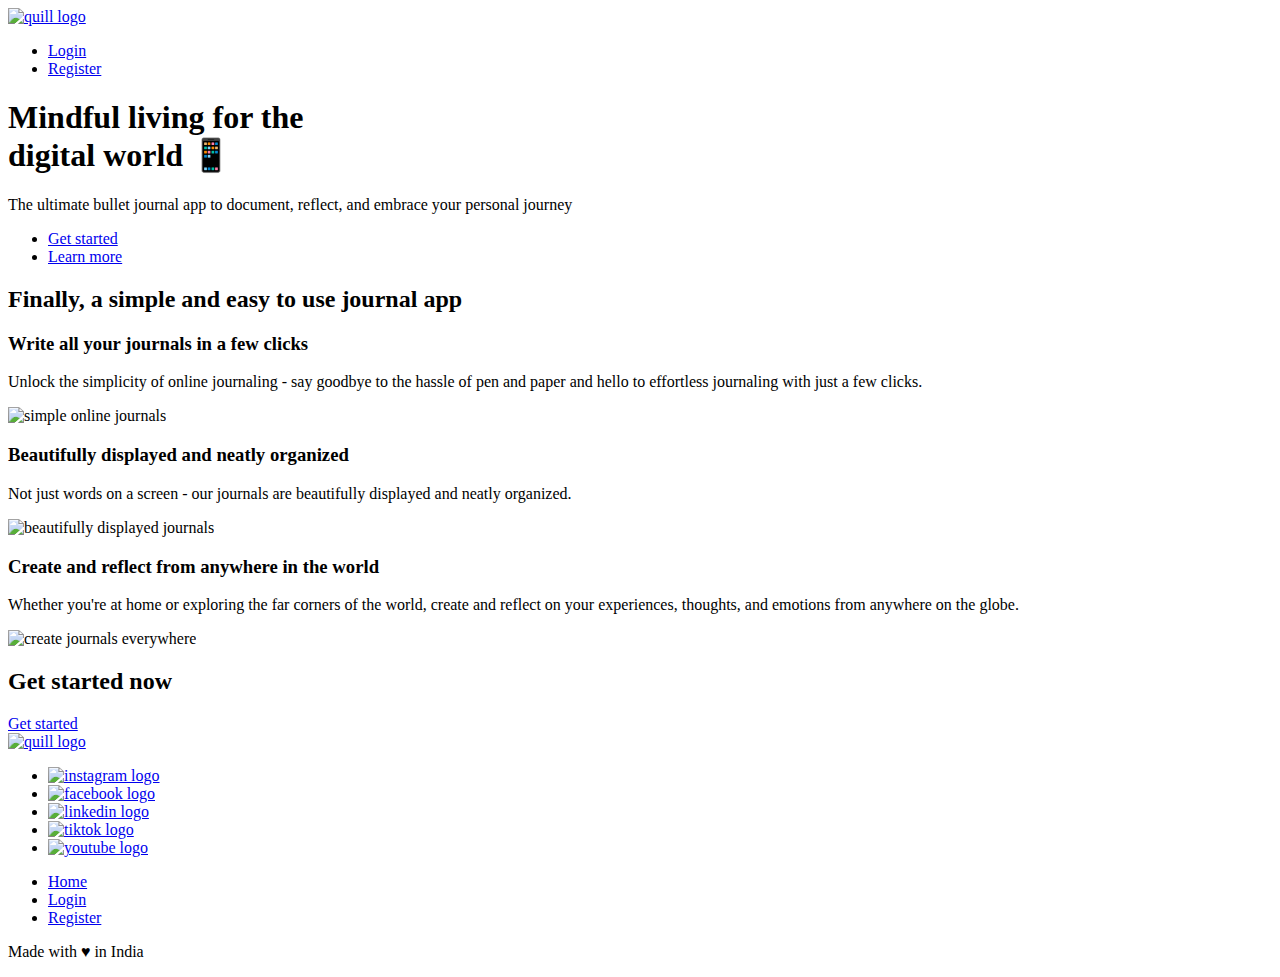
==== index.html @ 25603697 "first commit" ====
<!DOCTYPE html>
<html lang="en">

<head>
  <meta charset="UTF-8">
  <meta name="viewport" content="width=device-width, initial-scale=1.0">
  <link rel="preconnect" href="https://fonts.googleapis.com">
  <link rel="preconnect" href="https://fonts.gstatic.com" crossorigin>
  <link
    href="https://fonts.googleapis.com/css2?family=Poppins:ital,wght@0,100;0,200;0,300;0,400;0,500;0,600;0,700;0,800;0,900;1,100;1,200;1,300;1,400;1,500;1,600;1,700;1,800;1,900&display=swap"
    rel="stylesheet">
  <link rel="stylesheet" href="app.css">
  <title>Quill </title>
</head>

<body>

  <div class="container">
    <!-- NAVIGATION -->
    <header>
      <nav class="navbar">
        <a href="index.html">
          <img src="images/quill.svg" alt="quill logo" class="logo-md">
        </a>
        <ul class="nav-btn-container">
          <li><a class="btn btn-primary-outline" href="login.html">Login</a></li>
          <li><a class="btn btn-primary" href="register.html">Register</a></li>
        </ul>
      </nav>

      <!-- HERO SECTION -->
      <section class="hero-section">
        <h1 class="hero-heading"><span class="highlight highlight-secondary">Mindful living</span> for the <br> digital
          world 📱</h1>
        <p class="hero-paragraph">The ultimate bullet journal app to document, reflect, and embrace your personal
          journey</p>

        <ul>
          <li><a href="register.html" class="btn btn-primary">Get started</a></li>
          <li><a class="btn btn-primary-outline" href="#features">Learn more</a></li>
        </ul>
      </section>
    </header>

    <main>
      <!-- FEATURE  SECTION -->
      <section class="feature-section">
        <h2 class="features-main-heading">Finally, a <span class="highlight highlight-tertiary"> simple and easy </span>
          to use journal app</h2>

        <div>
          <h3 class="feature-headings">Write all your journals in a few clicks</h3>
          <p>Unlock the simplicity of online journaling - say goodbye to the hassle of pen and paper and hello to
            effortless journaling with just a few clicks.</p>
          <img class="feature-img " src="images/feature-1.png" alt="simple online journals">
        </div>
        <div>
          <h3 class="feature-headings">Beautifully displayed and neatly organized</h3>
          <p>Not just words on a screen - our journals are beautifully displayed and neatly organized.</p>
          <img class="feature-img " src="images/feature-2.png" alt="beautifully displayed journals">
        </div>
        <div>
          <h3 class="feature-headings">Create and reflect from anywhere in the world</h3>
          <p>Whether you're at home or exploring the far corners of the world, create and reflect on your experiences,
            thoughts,
            and emotions from anywhere on the globe.</p>
          <img class="feature-img " src="images/feature-3.png" alt="create journals everywhere">
        </div>
      </section>

      <!-- CTA  SECTION -->
      <section class="cta-section">
        <div class="cta-card">
          <h2 class="cta-heading">Get started now</h2>
          <a href="register.html" class="btn btn-secondary">Get started</a>
        </div>
      </section>
    </main>

    <!-- FOOTER  SECTION -->
    <footer class="footer">
      <a href="index.html">
        <img src="images/quill.svg" alt="quill logo" class="logo-sm">
      </a>
      <ul class="footer-social-icons">
        <li><a href="#"><img class="social-icons" src="images/instagram.svg" alt="instagram logo"></a></li>
        <li><a href="#"><img class="social-icons" src="images/facebook.svg" alt="facebook logo"></a></li>
        <li><a href="#"><img class="social-icons" src="images/linkedin.svg" alt="linkedin logo"></a></li>
        <li><a href="#"><img class="social-icons" src="images/tiktok.svg" alt="tiktok logo"></a></li>
        <li><a href="#"><img class="social-icons" src="images/youtube.svg" alt="youtube logo"></a></li>
      </ul>

      <ul class="footer-links">
        <li><a href="index.html">Home</a></li>
        <li><a href="login.html">Login</a></li>
        <li><a href="register.html">Register</a></li>
      </ul>
      <p class="small-text">Made with ♥︎ in India</p>
    </footer>
  </div>
</body>

</html>
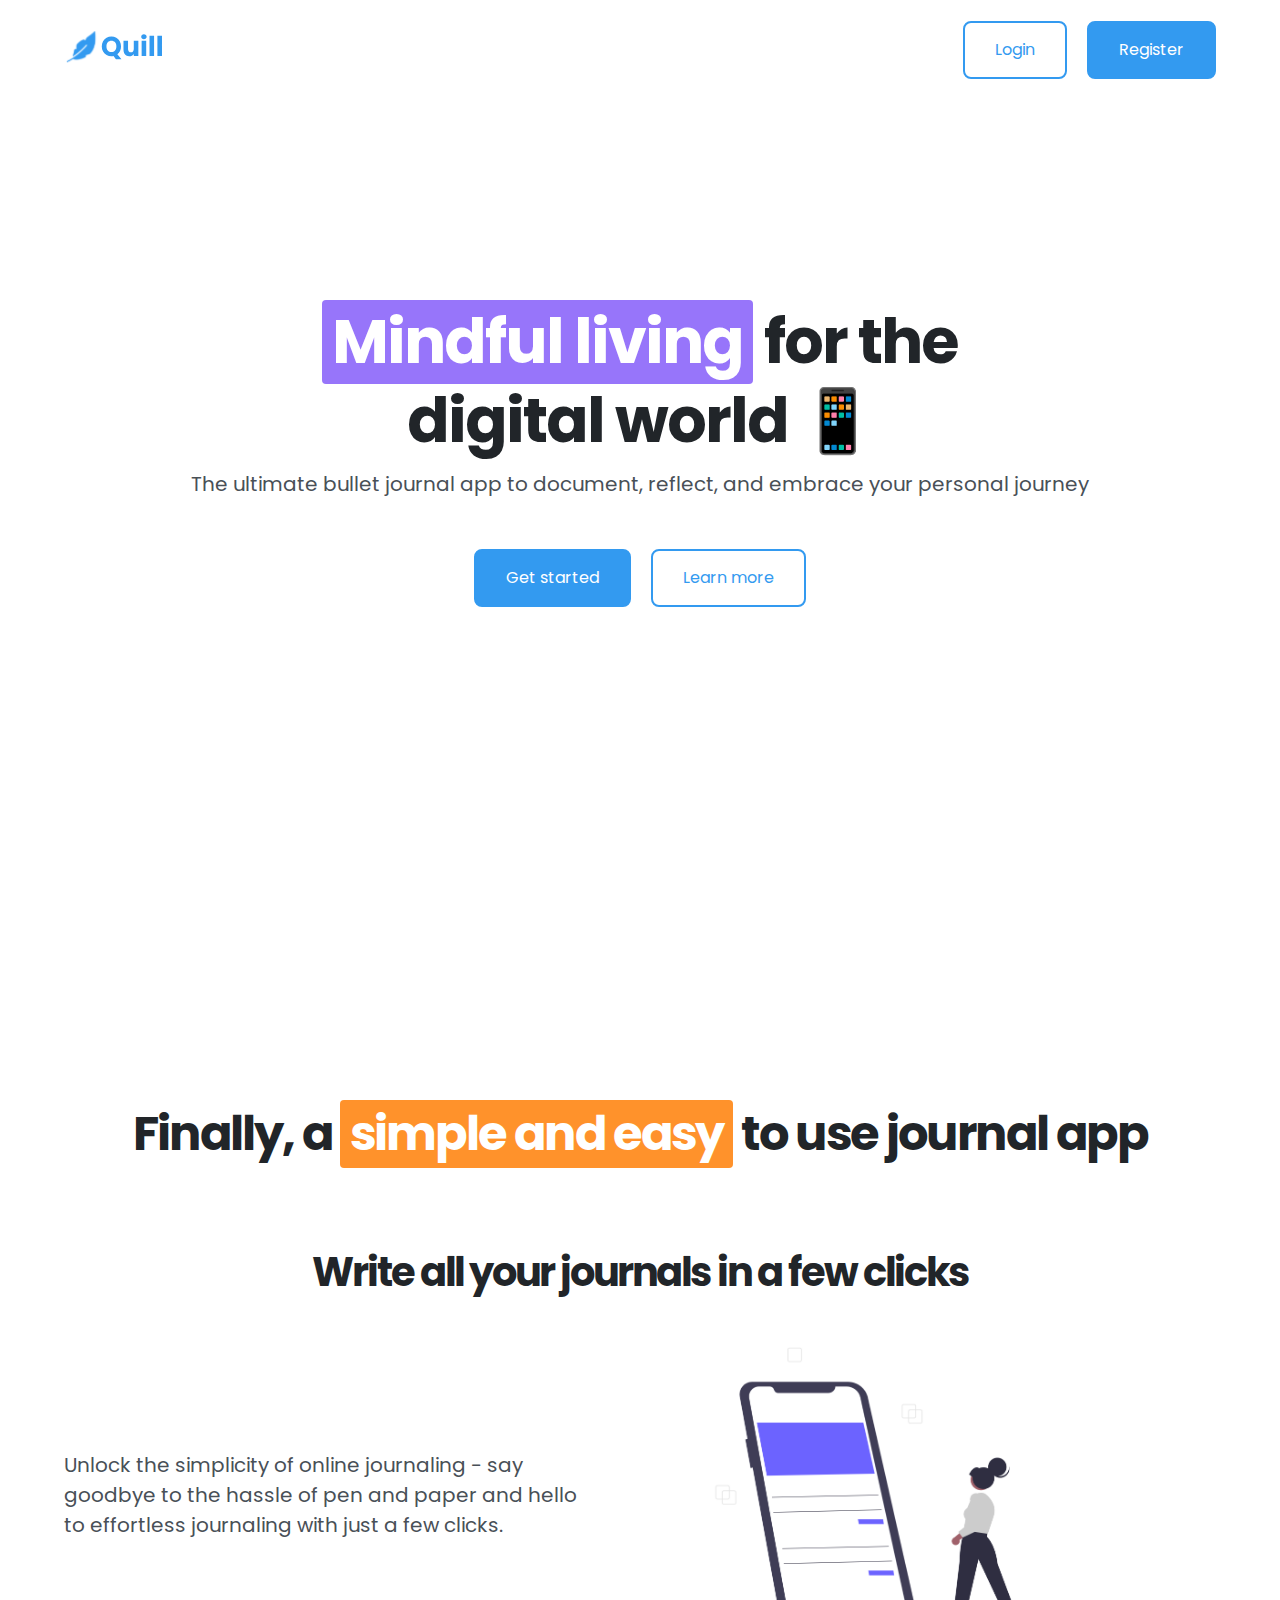
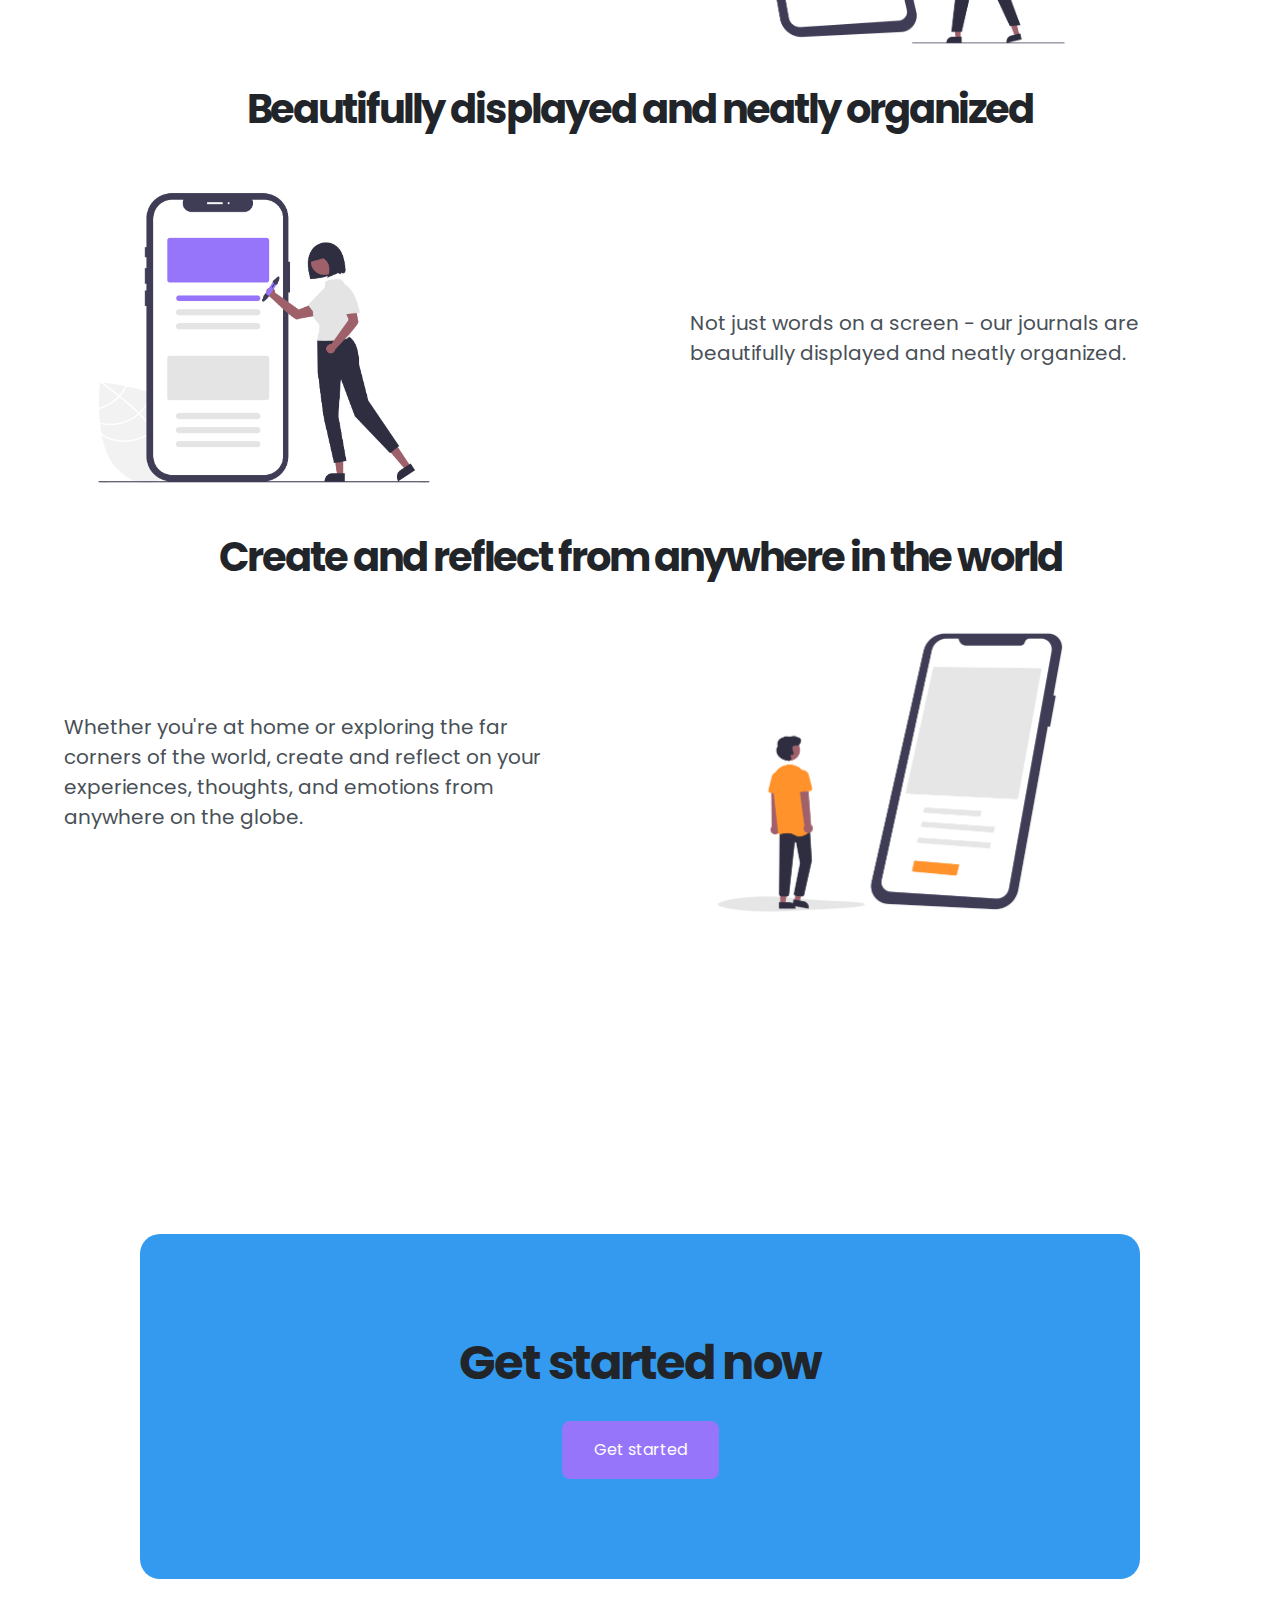
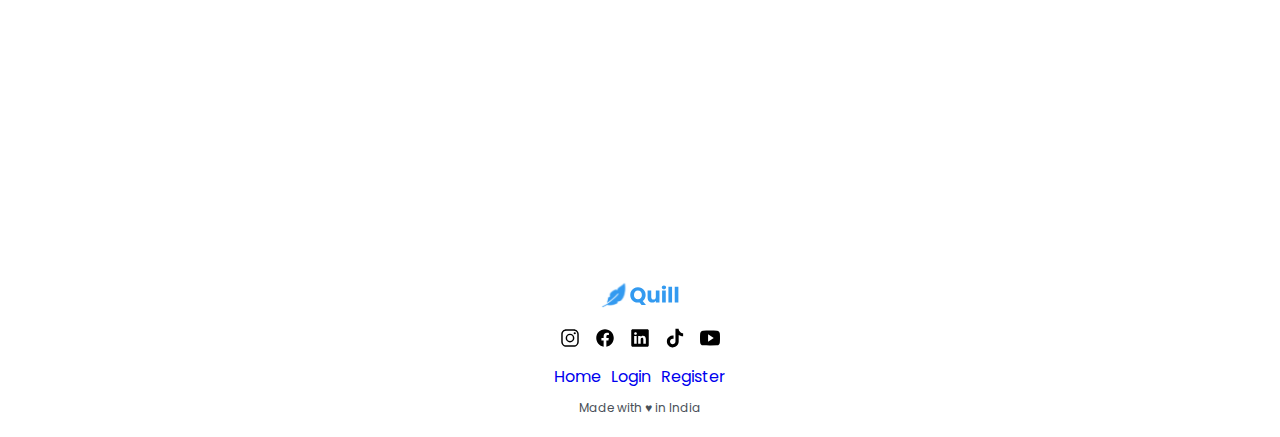
==== commit 0887f584: "layout changes" ====
--- a/index.html
+++ b/index.html
@@ -35,7 +35,7 @@
         <p class="hero-paragraph">The ultimate bullet journal app to document, reflect, and embrace your personal
           journey</p>
 
-        <ul>
+        <ul class="hero-section-links">
           <li><a href="register.html" class="btn btn-primary">Get started</a></li>
           <li><a class="btn btn-primary-outline" href="#features">Learn more</a></li>
         </ul>
@@ -50,21 +50,32 @@
 
         <div>
           <h3 class="feature-headings">Write all your journals in a few clicks</h3>
-          <p>Unlock the simplicity of online journaling - say goodbye to the hassle of pen and paper and hello to
-            effortless journaling with just a few clicks.</p>
-          <img class="feature-img " src="images/feature-1.png" alt="simple online journals">
+          <div class="feature-details">
+            <p class="feature-para">Unlock the simplicity of online journaling - say goodbye to the hassle of pen and
+              paper and hello to
+              effortless journaling with just a few clicks.</p>
+            <img class="feature-img " src="images/feature-1.png" alt="simple online journals">
+          </div>
         </div>
         <div>
           <h3 class="feature-headings">Beautifully displayed and neatly organized</h3>
-          <p>Not just words on a screen - our journals are beautifully displayed and neatly organized.</p>
-          <img class="feature-img " src="images/feature-2.png" alt="beautifully displayed journals">
+
+          <div class="feature-details">
+            <img class="feature-img " src="images/feature-2.png" alt="beautifully displayed journals">
+            <p class="feature-para">Not just words on a screen - our journals are beautifully displayed and neatly
+              organized.</p>
+          </div>
         </div>
         <div>
           <h3 class="feature-headings">Create and reflect from anywhere in the world</h3>
-          <p>Whether you're at home or exploring the far corners of the world, create and reflect on your experiences,
-            thoughts,
-            and emotions from anywhere on the globe.</p>
-          <img class="feature-img " src="images/feature-3.png" alt="create journals everywhere">
+          <div class="feature-details">
+
+            <p class="feature-para">Whether you're at home or exploring the far corners of the world, create and reflect
+              on your experiences,
+              thoughts,
+              and emotions from anywhere on the globe.</p>
+            <img class="feature-img " src="images/feature-3.png" alt="create journals everywhere">
+          </div>
         </div>
       </section>
 
--- a/app.css
+++ b/app.css
@@ -0,0 +1,373 @@
+/* 
+---- TYPOGRAPHY ----
+FONT SIZES
+12px / 16px / 20px / 24px / 32px / 40px / 48px / 62px
+
+FONT WEIGHT
+400 / 700
+
+LINE HEIGHTS
+1.2 / 1.5
+
+LETTER SPACING
+0 / -2px
+
+FONT FAMILY
+Poppins
+
+---- COLORS ----
+
+PRIMARY
+Base: #339af0 (sky blue)
+Tint: #d0ebff (Arctic)
+Shade: #1c7ed6 (Deep Sea)
+
+SECONDARY
+Base: #9775fa
+Tint: #e5dbff
+Shade: #7048e8
+
+TERTIARY
+Base: #ff922b
+Tint: #ffe8cc
+Shade: #f76707
+
+GREY
+Base: #495057
+Tint: #f1f3f5
+Shade: #212529
+White: #ffffff
+Black: #000000
+
+
+---- BORDER RADIUS ----
+
+4px / 8px / 20px
+
+---- SPACING SYSTEM (margin)----
+
+5px / 10px / ... / 30px / 40px / ... / 100px / 125px / 150px / 200px / 250px / 300px / 400px / 500px  
+
+
+
+*/
+
+/* -------------------------------------- GLOBAL STYLES ------------------------- */
+
+/* Add in universal selector later to remove default spacing properties */
+
+:root {
+  /* FONT SIZES */
+  --text-sm: 1.2rem;
+  --text-base: 1.6rem;
+  --text-paragraph: 2rem;
+  --text-h5: 2.4rem;
+  --text-h4: 3.2rem;
+  --text-h3: 4rem;
+  --text-h2: 4.8rem;
+  --text-h1: 6.2rem;
+
+  /* FONT WEIGHTS */
+  --font-weight-normal: 400;
+  --font-weight-bold: 700;
+
+  /* LINE HEIGHTS */
+  --line-height-tight: 1.2;
+  --line-height-normal: 1.5;
+
+  /* LETTER SPACING */
+  --letter-spacing-tight: -2px;
+
+  /* FONT FAMILY */
+  --font-family: 'Poppins', sans-serif;
+
+  /* COLORS */
+  --primary-base: #339af0;
+  --primary-tint: #d0ebff;
+  --primary-shade: #1c7ed6;
+  --secondary-base: #9775fa;
+  --secondary-tint: #e5dbff;
+  --secondary-shade: #7048e8;
+  --tertiary-base: #ff922b;
+  --tertiary-tint: #ffe8cc;
+  --tertiary-shade: #f76707;
+  --grey-base: #495057;
+  --grey-tint: #f1f3f5;
+  --grey-shade: #212529;
+  --white: #ffffff;
+  --black: #000000;
+
+
+  /* MISCELLANEOUS */
+  --nav-height: 100px; 
+
+}
+
+
+
+* {
+  box-sizing: border-box;
+  margin: 0;
+  padding: 0;
+}
+
+html {
+  font-size: 62.5%;
+}
+
+body {
+  font-family: var(--font-family);
+  font-weight: var(--font-weight-normal);
+  line-height: var(--line-height-normal);
+  color: var(--grey-base);
+}
+
+.container {
+  max-width: 1200px;
+  width: 90%;
+  margin: 0 auto;
+}
+
+h1,
+h2,
+h3,
+h4,
+h5 {
+  font-weight: var(--font-weight-bold);
+  line-height: var(--line-height-tight);
+  letter-spacing: -2px;
+  color: var(--grey-shade);
+}
+
+h1 {
+  font-size: var(--text-h1);
+}
+
+h2 {
+  font-size:var(--text-h2);
+}
+
+h3 {
+  text-align: center;
+  font-size: var(--text-h3);
+}
+
+h4 {
+  font-size: var(--text-h4);
+}
+
+h5 {
+  font-size: var(--text-h5);
+}
+
+p {
+  font-size: var(--text-paragraph);
+}
+
+a {
+  text-decoration: none;
+  font-size: var(--text-base);
+  display: inline-block;
+}
+
+ul {
+  list-style: none;
+}
+
+span {
+  display: inline-block;
+}
+
+.small-text {
+  font-size: var(--text-sm);
+}
+/* -------------------------------------- COMPONENTS STYLES ------------------------- */
+
+.btn {
+  font-size: var(--text-base);
+  text-decoration: none;
+  padding: 1.5rem 3rem;
+  border-radius: 8px;
+}
+
+.btn-primary:link,
+.btn-primary:visited {
+  color: var(--white);
+  background-color: var(--primary-base);
+  border: 2px solid var(--primary-base);
+}
+
+.btn-primary:hover,
+.btn-primary:active {
+  color: var(--white);
+  background-color: var(--primary-shade);
+  border: 2px solid var(--primary-shade);
+}
+
+.btn-primary-outline:link,
+.btn-primary-outline:visited {
+  color: var(--primary-base);
+  background-color: var(--white);
+  border: 2px solid var(--primary-base);
+}
+
+.btn-primary-outline:hover,
+.btn-primary-outline:active {
+  color: var(--primary-shade);
+  background-color: #ffffff;
+  border: 2px solid var(--primary-shade)
+}
+
+.btn-secondary:link,
+.btn-secondary:visited {
+  color: var(--white);
+  background-color: var(--secondary-base);
+  border: 2px solid var(--secondary-base);
+}
+
+.btn-secondary:hover,
+.btn-secondary:active {
+  color: var(--white);
+  background-color: var(--secondary-shade);
+  border: 2px solid var(--secondary-shade);
+}
+
+.highlight {
+  color: var(--white);
+  padding: 0.5rem 1rem;
+  border-radius: 4px;
+}
+
+.highlight-primary {
+  background-color: var(--primary-base);
+}
+
+.highlight-secondary {
+  background-color: var(--secondary-base);
+}
+
+.highlight-tertiary {
+  background-color: var(--tertiary-base);
+}
+
+.logo-md {
+  width: 100px;
+}
+
+.logo-sm {
+  width: 80px;
+}
+
+/* -------------------------------------- SECTIONS STYLES ------------------------- */
+
+
+/* ------ NAVBAR ------ */
+.navbar {
+  height: var(--nav-height);
+  display: flex;
+  justify-content: space-between;
+  align-items: center;
+  margin-bottom: 20rem;
+}
+
+.nav-btn-container {
+  display: flex;
+  gap: 2rem;
+}
+
+/* ------ HERO SECTION ------ */
+
+.hero-section {
+  height: calc(100vh - var(--nav-height));
+  min-height: 400px;
+  text-align: center;
+  /* margin-bottom: 10rem; */
+}
+
+.hero-heading {
+  margin-bottom: 1rem;
+}
+
+.hero-paragraph {
+  margin-bottom: 5rem;
+}
+
+.hero-section-links {
+  display: flex;
+  justify-content: center;
+  gap: 2rem;
+}
+
+/* ------ FEATURE SECTION ------ */
+
+.feature-section {
+  margin-bottom: 30rem;
+}
+
+.features-main-heading {
+  text-align: center;
+  margin-bottom: 8rem;
+}
+
+.feature-headings {
+  margin-bottom: 3rem;
+}
+
+.feature-details {
+  display: grid;
+  grid-template-columns: repeat(2, 1fr);
+  gap: 10rem;
+  margin-bottom: 2rem;
+}
+
+.feature-para {
+  align-self: center;
+}
+
+.feature-img {
+  max-width: 400px;
+  width: 100%;
+}
+
+/* ------ CTA SECTION ------ */
+
+.cta-section {
+  margin-bottom: 30rem;
+}
+
+.cta-card {
+  text-align: center;
+  background-color: var(--primary-base);
+  max-width: 1000px;
+  padding: 10rem 20rem;
+  border-radius: 20px;
+  margin: 0 auto;
+}
+
+.cta-heading {
+  margin-bottom: 3rem;
+}
+
+/* ------ FOOTER SECTION ------ */
+
+.footer {
+  display: flex;
+  flex-direction: column;
+  align-items: center;
+  gap: 1rem; 
+  margin-bottom: 2rem;
+}
+
+.footer-social-icons {
+  display: flex;
+  gap: 1.5rem;
+}
+
+.footer-links {
+  display: flex;
+  gap: 1rem;
+}
+
+.social-icons {
+  width: 20px;
+}
